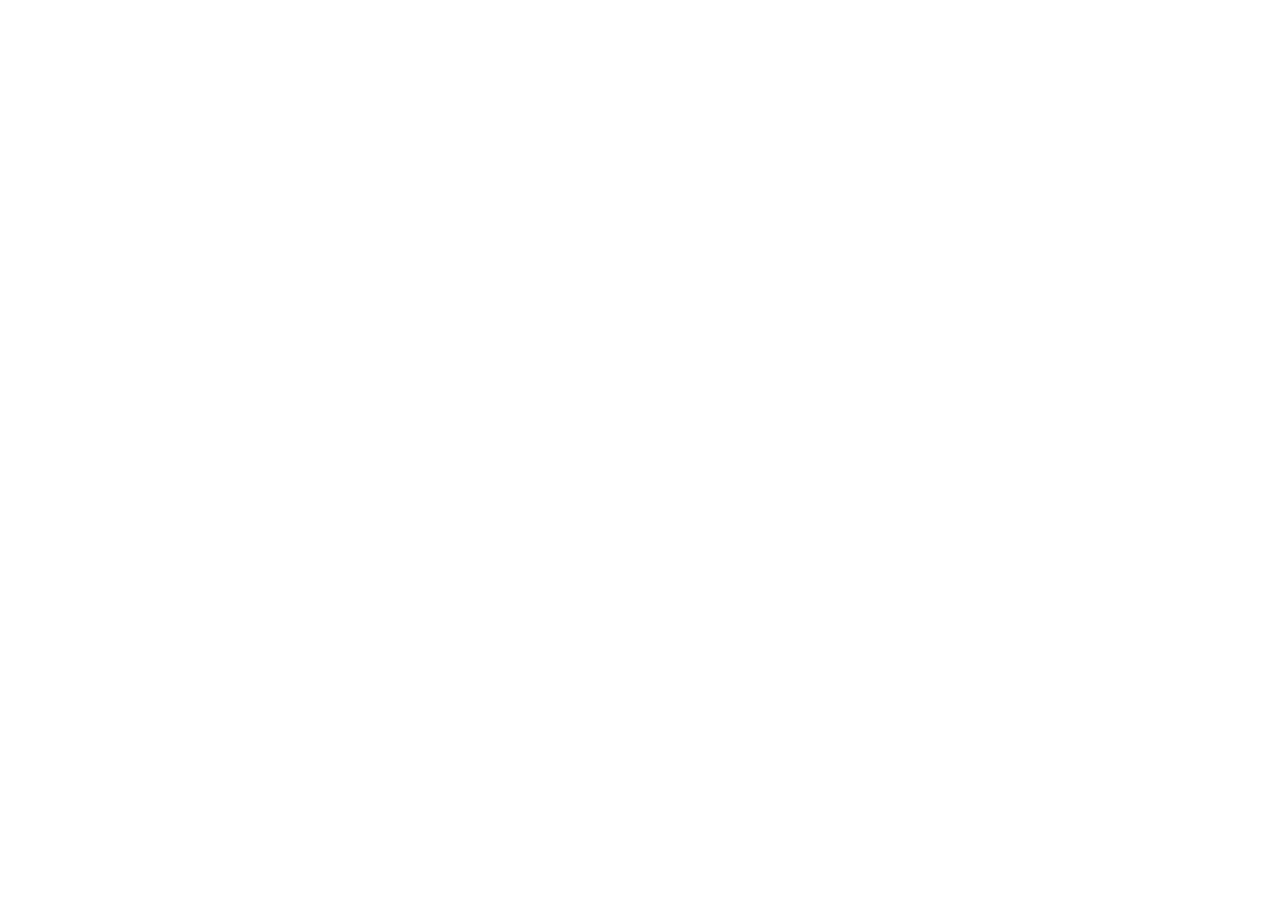
==== index.html @ 9a92dcd6 "first commit" ====
<!DOCTYPE html>
<html lang="en">
<head>
    <meta charset="UTF-8">
    <meta name="viewport" content="width=device-width, initial-scale=1.0">
    <title>friday</title>
</head>
<body>
    
</body>
</html>
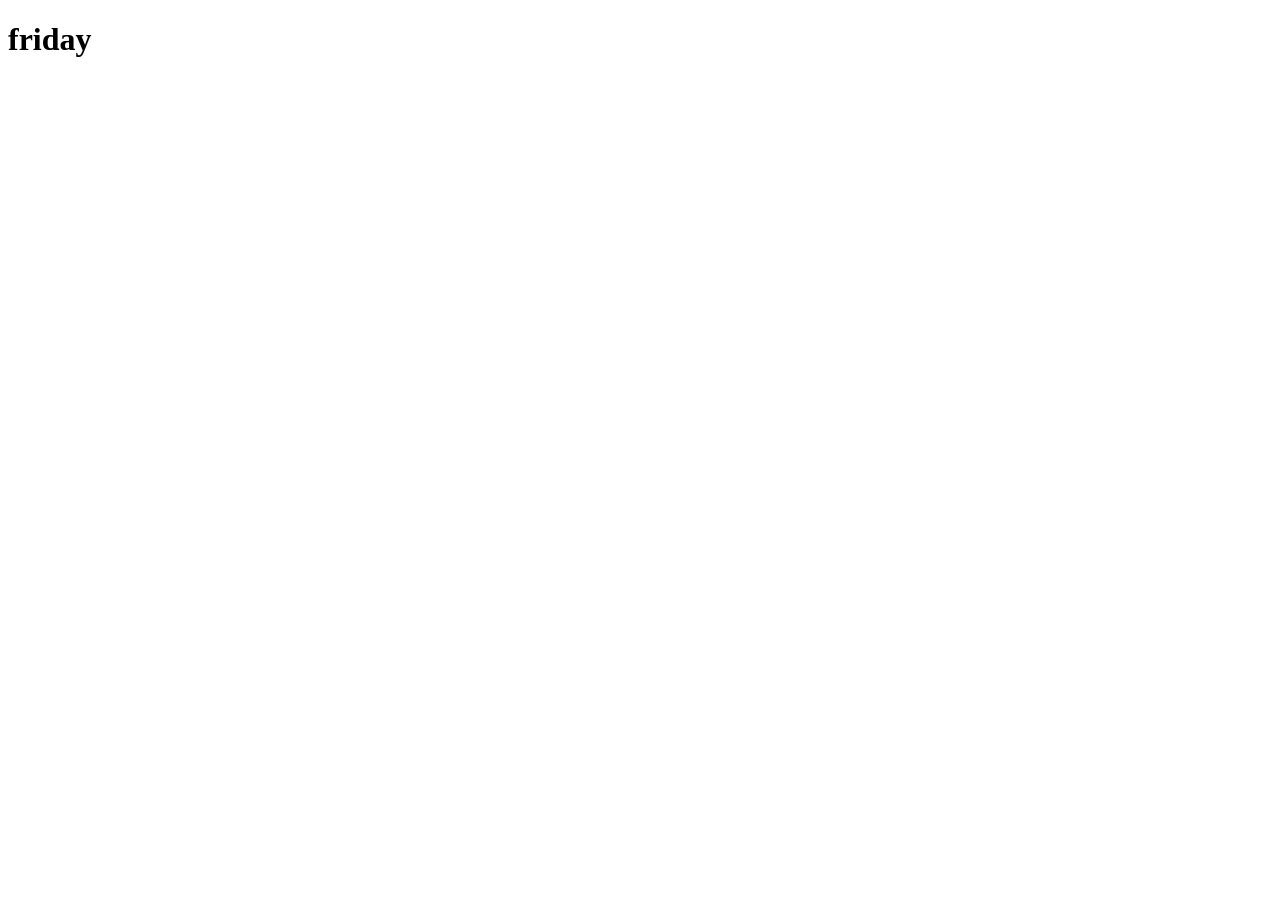
==== commit 50c56840: "Add main heading to index.html" ====
--- a/index.html
+++ b/index.html
@@ -6,6 +6,6 @@
     <title>friday</title>
 </head>
 <body>
-    
+    <h1>friday</h1>
 </body>
 </html>
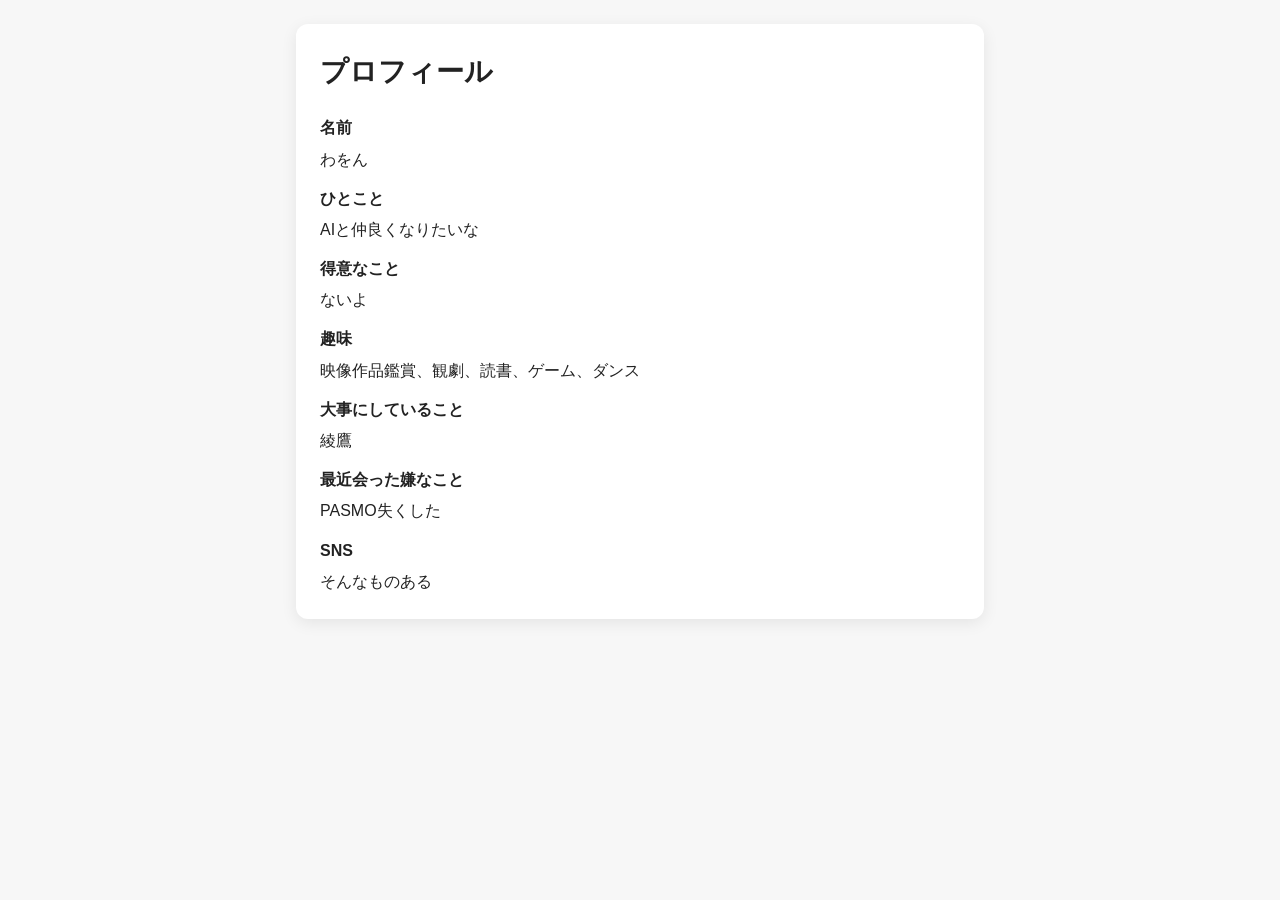
==== commit 2ef1fd50: "Update index.html to Japanese language and enhance styling with a new profile layout" ====
--- a/index.html
+++ b/index.html
@@ -1,11 +1,72 @@
 <!DOCTYPE html>
-<html lang="en">
+<html lang="ja">
 <head>
     <meta charset="UTF-8">
     <meta name="viewport" content="width=device-width, initial-scale=1.0">
     <title>friday</title>
+    <style>
+        body {
+            font-family: sans-serif;
+            line-height: 1.7;
+            margin: 0;
+            padding: 24px;
+            background: #f7f7f7;
+            color: #222;
+        }
+
+        .profile {
+            max-width: 640px;
+            margin: 0 auto;
+            padding: 24px;
+            background: #fff;
+            border-radius: 12px;
+            box-shadow: 0 4px 16px rgba(0, 0, 0, 0.08);
+        }
+
+        h1 {
+            margin-top: 0;
+            font-size: 28px;
+        }
+
+        dl {
+            margin: 0;
+        }
+
+        dt {
+            font-weight: 700;
+            margin-top: 12px;
+        }
+
+        dd {
+            margin: 4px 0 0;
+        }
+    </style>
 </head>
 <body>
-    <h1>friday</h1>
+    <main class="profile">
+        <h1>プロフィール</h1>
+        <dl>
+            <dt>名前</dt>
+            <dd>わをん</dd>
+
+            <dt>ひとこと</dt>
+            <dd>AIと仲良くなりたいな</dd>
+
+            <dt>得意なこと</dt>
+            <dd>ないよ</dd>
+
+            <dt>趣味</dt>
+            <dd>映像作品鑑賞、観劇、読書、ゲーム、ダンス</dd>
+
+            <dt>大事にしていること</dt>
+            <dd>綾鷹</dd>
+
+            <dt>最近会った嫌なこと</dt>
+            <dd>PASMO失くした</dd>
+
+            <dt>SNS</dt>
+            <dd>そんなものある</dd>
+        </dl>
+    </main>
 </body>
 </html>
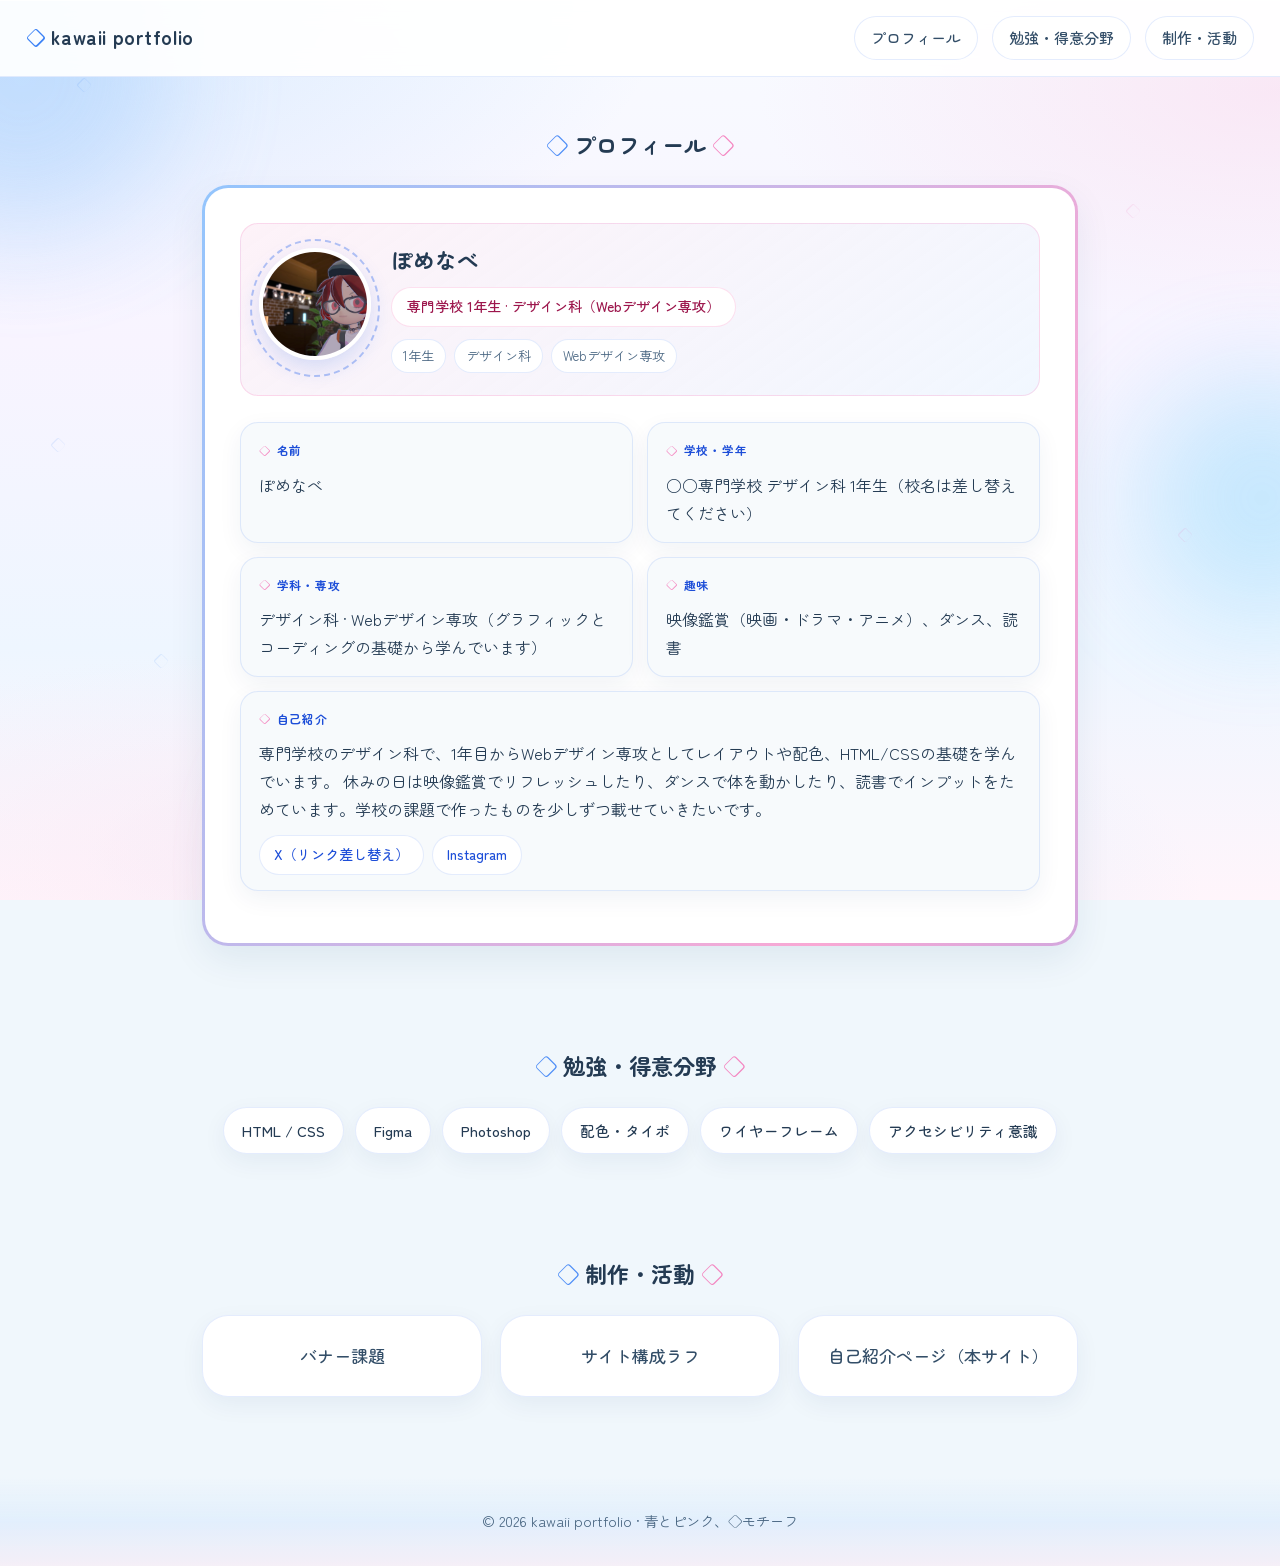
==== commit cbc23252: "プロフィール画像を追加し、index.htmlのスタイルを大幅に改善" ====
--- a/index.html
+++ b/index.html
@@ -1,72 +1,601 @@
 <!DOCTYPE html>
 <html lang="ja">
 <head>
-    <meta charset="UTF-8">
-    <meta name="viewport" content="width=device-width, initial-scale=1.0">
-    <title>friday</title>
-    <style>
-        body {
-            font-family: sans-serif;
-            line-height: 1.7;
-            margin: 0;
-            padding: 24px;
-            background: #f7f7f7;
-            color: #222;
-        }
-
-        .profile {
-            max-width: 640px;
-            margin: 0 auto;
-            padding: 24px;
-            background: #fff;
-            border-radius: 12px;
-            box-shadow: 0 4px 16px rgba(0, 0, 0, 0.08);
-        }
-
-        h1 {
-            margin-top: 0;
-            font-size: 28px;
-        }
-
-        dl {
-            margin: 0;
-        }
-
-        dt {
-            font-weight: 700;
-            margin-top: 12px;
-        }
-
-        dd {
-            margin: 4px 0 0;
-        }
-    </style>
+<meta charset="UTF-8">
+<meta name="viewport" content="width=device-width, initial-scale=1">
+<title>kawaii portfolio — 学生プロフィール</title>
+<link rel="preconnect" href="https://fonts.googleapis.com">
+<link rel="preconnect" href="https://fonts.gstatic.com" crossorigin>
+<link href="https://fonts.googleapis.com/css2?family=M+PLUS+Rounded+1c:wght@400;500;700&family=Zen+Maru+Gothic:wght@400;500;700&display=swap" rel="stylesheet">
+
+<style>
+:root {
+  --blue-950: #102a43;
+  --blue-900: #243b53;
+  --blue-700: #334e68;
+  --blue-600: #486581;
+  --blue-400: #62b3ed;
+  --blue-200: #bcccdc;
+  --blue-100: #d9e2ec;
+  --blue-50: #f0f7fc;
+  --surface: #ffffff;
+  --surface-muted: #f7fafc;
+  --text: #243b53;
+  --text-soft: #486581;
+  --border-soft: rgba(37, 99, 235, 0.12);
+  --border-pink: rgba(244, 114, 182, 0.22);
+  --pink-50: #fdf2f8;
+  --pink-100: #fce7f3;
+  --pink-400: #f472b6;
+  --header-bg: rgba(255, 255, 255, 0.92);
+  --shadow-soft: 0 14px 36px rgba(16, 58, 107, 0.08);
+  --shadow-card: 0 8px 24px rgba(16, 58, 107, 0.06);
+  --radius-cloud: 26px;
+}
+
+* {
+  box-sizing: border-box;
+}
+
+body {
+  margin: 0;
+  font-family: "Zen Maru Gothic", "M PLUS Rounded 1c", "Hiragino Maru Gothic ProN", sans-serif;
+  font-size: 17px;
+  line-height: 1.7;
+  color: var(--text);
+  min-height: 100vh;
+  background-color: var(--blue-50);
+  background-image:
+    radial-gradient(ellipse 100% 70% at 0% 0%, rgba(147, 197, 253, 0.32), transparent 52%),
+    radial-gradient(ellipse 85% 55% at 100% 10%, rgba(251, 207, 232, 0.42), transparent 48%),
+    radial-gradient(ellipse 70% 45% at 18% 95%, rgba(252, 231, 243, 0.55), transparent 50%),
+    radial-gradient(ellipse 80% 50% at 50% 100%, rgba(186, 230, 253, 0.4), transparent 55%),
+    linear-gradient(180deg, #f8fbff 0%, #f8f4ff 38%, #eef6ff 72%, #fff5fb 100%);
+  background-attachment: fixed;
+}
+
+/* 背景オーブ（青のみ・薄めで読みやすさ優先） */
+.bg-orbs {
+  position: fixed;
+  inset: 0;
+  pointer-events: none;
+  overflow: hidden;
+  z-index: 0;
+}
+
+.bg-orbs span {
+  position: absolute;
+  border-radius: 50%;
+  filter: blur(56px);
+  opacity: 0.38;
+  animation: orb-drift 22s ease-in-out infinite;
+}
+
+.bg-orbs span:nth-child(1) {
+  width: 300px;
+  height: 300px;
+  background: #93c5fd;
+  top: -8%;
+  left: -10%;
+}
+
+.bg-orbs span:nth-child(2) {
+  width: 240px;
+  height: 240px;
+  background: #7dd3fc;
+  top: 42%;
+  right: -8%;
+  animation-delay: -7s;
+}
+
+.bg-orbs span:nth-child(3) {
+  width: 280px;
+  height: 280px;
+  background: #fbcfe8;
+  bottom: -12%;
+  left: 22%;
+  animation-delay: -14s;
+}
+
+@keyframes orb-drift {
+  0%, 100% { transform: translate(0, 0) scale(1); }
+  33% { transform: translate(18px, -14px) scale(1.03); }
+  66% { transform: translate(-12px, 16px) scale(0.98); }
+}
+
+/* ちいさな星（装飾・低コントラスト） */
+.starfield {
+  position: fixed;
+  inset: 0;
+  pointer-events: none;
+  z-index: 0;
+  overflow: hidden;
+}
+
+.starfield i {
+  position: absolute;
+  font-style: normal;
+  color: rgba(59, 130, 246, 0.12);
+  font-size: clamp(11px, 1.9vw, 15px);
+  animation: star-twinkle 4s ease-in-out infinite;
+}
+
+.starfield i.alt-pink {
+  color: rgba(244, 114, 182, 0.14);
+}
+
+.starfield i:nth-child(odd) { animation-duration: 5.5s; }
+
+@keyframes star-twinkle {
+  0%, 100% { opacity: 0.35; transform: scale(1); }
+  50% { opacity: 0.85; transform: scale(1.08); }
+}
+
+.wrap {
+  position: relative;
+  z-index: 1;
+}
+
+/* ヘッダー */
+header {
+  background: var(--header-bg);
+  backdrop-filter: blur(12px);
+  -webkit-backdrop-filter: blur(12px);
+  padding: 16px 26px;
+  display: flex;
+  justify-content: space-between;
+  align-items: center;
+  flex-wrap: wrap;
+  gap: 12px;
+  border-bottom: 1px solid var(--border-soft);
+  box-shadow: 0 1px 0 rgba(255, 255, 255, 0.8) inset;
+}
+
+header h1 {
+  font-size: 1.2rem;
+  font-weight: 700;
+  margin: 0;
+  letter-spacing: 0.03em;
+  color: var(--blue-900);
+}
+
+header h1 .star-mark {
+  color: #3b82f6;
+  margin-right: 5px;
+}
+
+nav {
+  display: flex;
+  flex-wrap: wrap;
+  gap: 8px 14px;
+}
+
+nav a {
+  text-decoration: none;
+  color: var(--blue-700);
+  font-size: 0.94rem;
+  font-weight: 500;
+  padding: 8px 16px;
+  border-radius: 999px;
+  background: var(--surface);
+  border: 1px solid var(--border-soft);
+  transition: transform 0.3s cubic-bezier(0.34, 1.56, 0.64, 1), box-shadow 0.3s ease, color 0.2s ease;
+}
+
+nav a:hover {
+  transform: translateY(-2px);
+  color: var(--blue-900);
+  box-shadow: 0 6px 20px rgba(37, 99, 235, 0.1), 0 4px 16px rgba(244, 114, 182, 0.08);
+}
+
+/* セクション */
+section {
+  padding: 44px 22px 60px;
+  max-width: 920px;
+  margin: 0 auto;
+}
+
+#profile {
+  padding-top: 52px;
+}
+
+section > h2 {
+  font-size: 1.38rem;
+  text-align: center;
+  margin: 0 0 26px;
+  font-weight: 700;
+  color: var(--blue-900);
+  line-height: 1.4;
+}
+
+section > h2::before {
+  content: "◇ ";
+  color: #3b82f6;
+  font-weight: 400;
+  opacity: 0.9;
+}
+
+section > h2::after {
+  content: " ◇";
+  color: var(--pink-400);
+  font-weight: 400;
+  opacity: 0.85;
+}
+
+/* プロフィール：星フレーム＋中身は読みやすい実色 */
+.profile-dream {
+  position: relative;
+  padding: 3px;
+  border-radius: var(--radius-cloud);
+  background: linear-gradient(
+    120deg,
+    #93c5fd,
+    #f9a8d4,
+    #60a5fa,
+    #fbcfe8
+  );
+  background-size: 240% 240%;
+  animation: dream-border 14s ease infinite;
+  box-shadow: var(--shadow-soft);
+}
+
+@keyframes dream-border {
+  0%, 100% { background-position: 0% 40%; }
+  50% { background-position: 100% 60%; }
+}
+
+.profile-inner {
+  background: var(--surface);
+  border-radius: calc(var(--radius-cloud) - 3px);
+  padding: clamp(22px, 4vw, 34px);
+  overflow: hidden;
+  border: 1px solid rgba(255, 255, 255, 0.9);
+}
+
+.profile-top {
+  display: flex;
+  flex-wrap: wrap;
+  align-items: center;
+  gap: 20px;
+  margin-bottom: 26px;
+  padding: 18px 18px 22px;
+  border-radius: 18px;
+  background: linear-gradient(145deg, var(--pink-50), rgba(239, 246, 255, 0.85));
+  border: 1px solid var(--border-pink);
+}
+
+.profile-avatar-wrap {
+  position: relative;
+  flex-shrink: 0;
+}
+
+.profile-avatar-wrap img {
+  width: 112px;
+  height: 112px;
+  border-radius: 50%;
+  object-fit: cover;
+  border: 4px solid var(--surface);
+  box-shadow: 0 8px 22px rgba(37, 99, 235, 0.18);
+  animation: avatar-gentle 5s ease-in-out infinite;
+}
+
+@keyframes avatar-gentle {
+  0%, 100% { transform: rotate(-1.5deg) translateY(0); }
+  50% { transform: rotate(1.5deg) translateY(-5px); }
+}
+
+.profile-avatar-wrap .ring {
+  position: absolute;
+  inset: -9px;
+  border-radius: 50%;
+  border: 2px dashed rgba(37, 99, 235, 0.35);
+  animation: ring-spin 24s linear infinite;
+}
+
+@keyframes ring-spin {
+  to { transform: rotate(360deg); }
+}
+
+.profile-intro h3 {
+  margin: 0 0 8px;
+  font-size: 1.35rem;
+  font-weight: 700;
+  color: var(--blue-900);
+}
+
+.profile-intro .tagline {
+  display: inline-block;
+  margin: 0;
+  padding: 7px 15px;
+  border-radius: 999px;
+  font-size: 0.88rem;
+  font-weight: 500;
+  color: #9d174d;
+  background: var(--surface);
+  border: 1px solid var(--border-pink);
+  animation: tag-breathe 4s ease-in-out infinite;
+}
+
+@keyframes tag-breathe {
+  0%, 100% { transform: scale(1); }
+  50% { transform: scale(1.02); }
+}
+
+.profile-stats {
+  display: flex;
+  flex-wrap: wrap;
+  gap: 8px;
+  margin-top: 12px;
+}
+
+.profile-stats span {
+  font-size: 0.82rem;
+  padding: 5px 11px;
+  border-radius: 999px;
+  background: var(--surface);
+  border: 1px solid var(--border-soft);
+  color: var(--text-soft);
+}
+
+.profile-grid {
+  display: grid;
+  grid-template-columns: repeat(auto-fill, minmax(260px, 1fr));
+  gap: 14px;
+}
+
+.profile-card {
+  --delay: 0s;
+  background: var(--surface-muted);
+  border-radius: 18px;
+  padding: 17px 18px 15px;
+  border: 1px solid var(--border-soft);
+  box-shadow: var(--shadow-card);
+  animation: card-float 7s ease-in-out infinite;
+  animation-delay: var(--delay);
+  transition: transform 0.4s cubic-bezier(0.34, 1.56, 0.64, 1), box-shadow 0.4s ease;
+}
+
+.profile-card:hover {
+  transform: translateY(-5px);
+  box-shadow: 0 14px 28px rgba(37, 99, 235, 0.1);
+}
+
+@keyframes card-float {
+  0%, 100% { transform: translateY(0); }
+  50% { transform: translateY(-4px); }
+}
+
+.profile-card dt {
+  margin: 0 0 10px;
+  font-size: 0.74rem;
+  font-weight: 700;
+  letter-spacing: 0.06em;
+  color: #1d4ed8;
+  display: flex;
+  align-items: center;
+  gap: 6px;
+}
+
+.profile-card dt::before {
+  content: "◇";
+  font-size: 0.7rem;
+  opacity: 0.8;
+  color: var(--pink-400);
+}
+
+.profile-card dd {
+  margin: 0;
+  font-size: 1rem;
+  line-height: 1.75;
+  color: var(--text);
+}
+
+.profile-card.full-width {
+  grid-column: 1 / -1;
+}
+
+.profile-icons {
+  display: flex;
+  flex-wrap: wrap;
+  gap: 8px;
+  margin-top: 12px;
+}
+
+.profile-icons a {
+  font-size: 0.88rem;
+  font-weight: 500;
+  padding: 7px 14px;
+  border-radius: 999px;
+  text-decoration: none;
+  color: #1d4ed8;
+  background: var(--surface);
+  border: 1px solid var(--border-soft);
+  transition: transform 0.25s ease, background 0.25s ease;
+}
+
+.profile-icons a:hover {
+  transform: translateY(-2px);
+  background: linear-gradient(135deg, #eff6ff, #fdf2f8);
+}
+
+.skills {
+  display: flex;
+  flex-wrap: wrap;
+  gap: 11px;
+  justify-content: center;
+}
+
+.skill {
+  padding: 10px 18px;
+  border-radius: 999px;
+  font-size: 0.92rem;
+  font-weight: 500;
+  color: var(--blue-900);
+  background: var(--surface);
+  border: 1px solid var(--border-soft);
+  box-shadow: var(--shadow-card);
+  animation: skill-wobble 8s ease-in-out infinite;
+  transition: transform 0.35s cubic-bezier(0.34, 1.56, 0.64, 1);
+}
+
+.skill:nth-child(2n) { animation-delay: -2s; }
+.skill:nth-child(3n) { animation-delay: -4s; }
+
+.skill:hover {
+  transform: translateY(-4px);
+  border-color: rgba(244, 114, 182, 0.35);
+}
+
+@keyframes skill-wobble {
+  0%, 100% { transform: translateY(0); }
+  50% { transform: translateY(-3px); }
+}
+
+.works {
+  display: grid;
+  grid-template-columns: repeat(auto-fit, minmax(200px, 1fr));
+  gap: 18px;
+}
+
+.work {
+  background: var(--surface);
+  padding: 26px 20px;
+  border-radius: var(--radius-cloud);
+  text-align: center;
+  font-weight: 500;
+  color: var(--blue-700);
+  border: 1px solid var(--border-soft);
+  box-shadow: var(--shadow-card);
+  transition: transform 0.35s cubic-bezier(0.34, 1.56, 0.64, 1), box-shadow 0.35s ease;
+}
+
+.work:hover {
+  transform: translateY(-8px);
+  box-shadow: 0 14px 28px rgba(37, 99, 235, 0.09);
+}
+
+footer {
+  text-align: center;
+  padding: 32px 20px;
+  margin-top: 20px;
+  background: linear-gradient(180deg, transparent, rgba(191, 219, 254, 0.28), rgba(252, 231, 243, 0.45));
+  color: var(--text-soft);
+  font-size: 0.9rem;
+}
+
+</style>
 </head>
+
 <body>
-    <main class="profile">
-        <h1>プロフィール</h1>
-        <dl>
-            <dt>名前</dt>
-            <dd>わをん</dd>
-
-            <dt>ひとこと</dt>
-            <dd>AIと仲良くなりたいな</dd>
-
-            <dt>得意なこと</dt>
-            <dd>ないよ</dd>
-
-            <dt>趣味</dt>
-            <dd>映像作品鑑賞、観劇、読書、ゲーム、ダンス</dd>
-
-            <dt>大事にしていること</dt>
-            <dd>綾鷹</dd>
-
-            <dt>最近会った嫌なこと</dt>
-            <dd>PASMO失くした</dd>
-
-            <dt>SNS</dt>
-            <dd>そんなものある</dd>
-        </dl>
-    </main>
+
+<div class="bg-orbs" aria-hidden="true">
+  <span></span><span></span><span></span>
+</div>
+
+<div class="starfield" aria-hidden="true">
+  <i style="top:8%;left:6%">◇</i>
+  <i class="alt-pink" style="top:22%;left:88%">◇</i>
+  <i style="top:48%;left:4%">◇</i>
+  <i class="alt-pink" style="top:58%;left:92%">◇</i>
+  <i style="top:72%;left:12%">◇</i>
+  <i class="alt-pink" style="top:88%;left:78%">◇</i>
+  <i style="top:35%;left:42%">◇</i>
+  <i class="alt-pink" style="top:65%;left:55%">◇</i>
+</div>
+
+<div class="wrap">
+
+<header>
+  <h1><span class="star-mark" aria-hidden="true">◇</span>kawaii portfolio</h1>
+  <nav>
+    <a href="#profile">プロフィール</a>
+    <a href="#skills">勉強・得意分野</a>
+    <a href="#works">制作・活動</a>
+  </nav>
+</header>
+
+<section id="profile">
+  <h2>プロフィール</h2>
+
+  <div class="profile-dream">
+    <div class="profile-inner">
+      <div class="profile-top">
+        <div class="profile-avatar-wrap">
+          <span class="ring" aria-hidden="true"></span>
+          <img src="profile.png" alt="プロフィール写真">
+        </div>
+        <div class="profile-intro">
+          <h3>ぽめなべ</h3>
+          <p class="tagline">専門学校 1年生 · デザイン科（Webデザイン専攻）</p>
+          <div class="profile-stats">
+            <span>1年生</span>
+            <span>デザイン科</span>
+            <span>Webデザイン専攻</span>
+          </div>
+        </div>
+      </div>
+
+      <dl class="profile-grid">
+        <div class="profile-card" style="--delay: 0s">
+          <dt>名前</dt>
+          <dd>ぽめなべ</dd>
+        </div>
+        <div class="profile-card" style="--delay: 0.4s">
+          <dt>学校・学年</dt>
+          <dd>○○専門学校 デザイン科 1年生（校名は差し替えてください）</dd>
+        </div>
+        <div class="profile-card" style="--delay: 0.8s">
+          <dt>学科・専攻</dt>
+          <dd>デザイン科 · Webデザイン専攻（グラフィックとコーディングの基礎から学んでいます）</dd>
+        </div>
+        <div class="profile-card" style="--delay: 1.2s">
+          <dt>趣味</dt>
+          <dd>映像鑑賞（映画・ドラマ・アニメ）、ダンス、読書</dd>
+        </div>
+        <div class="profile-card full-width" style="--delay: 1.6s">
+          <dt>自己紹介</dt>
+          <dd>
+            専門学校のデザイン科で、1年目からWebデザイン専攻としてレイアウトや配色、HTML/CSSの基礎を学んでいます。
+            休みの日は映像鑑賞でリフレッシュしたり、ダンスで体を動かしたり、読書でインプットをためています。学校の課題で作ったものを少しずつ載せていきたいです。
+          </dd>
+          <div class="profile-icons">
+            <a href="#">X（リンク差し替え）</a>
+            <a href="#">Instagram</a>
+          </div>
+        </div>
+      </dl>
+    </div>
+  </div>
+</section>
+
+<section id="skills">
+  <h2>勉強・得意分野</h2>
+
+  <div class="skills">
+    <div class="skill">HTML / CSS</div>
+    <div class="skill">Figma</div>
+    <div class="skill">Photoshop</div>
+    <div class="skill">配色・タイポ</div>
+    <div class="skill">ワイヤーフレーム</div>
+    <div class="skill">アクセシビリティ意識</div>
+  </div>
+</section>
+
+<section id="works">
+  <h2>制作・活動</h2>
+
+  <div class="works">
+    <div class="work">バナー課題</div>
+    <div class="work">サイト構成ラフ</div>
+    <div class="work">自己紹介ページ（本サイト）</div>
+  </div>
+</section>
+
+<footer>
+  © 2026 kawaii portfolio · 青とピンク、◇モチーフ
+</footer>
+
+</div>
+
 </body>
-</html>+</html>
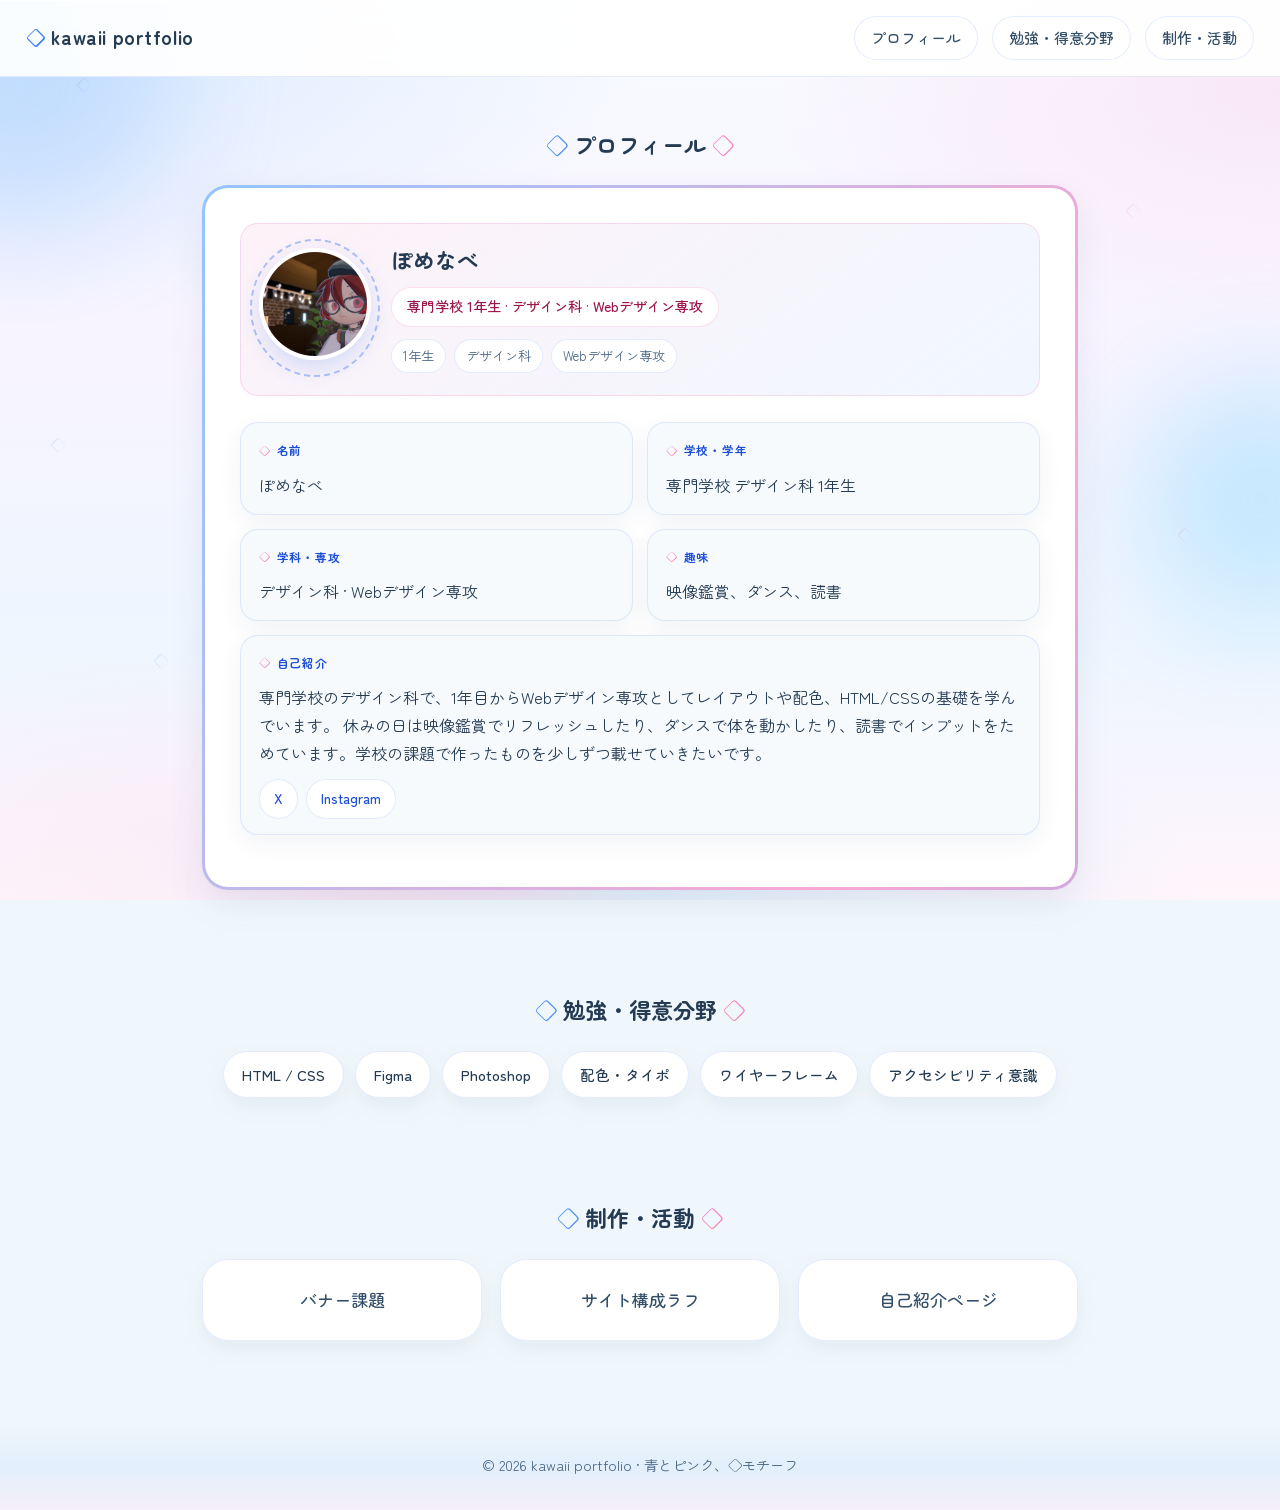
==== commit 1cabed06: "index.htmlのプロフィール情報を整理し、表現を簡潔に修正" ====
--- a/index.html
+++ b/index.html
@@ -526,7 +526,7 @@
         </div>
         <div class="profile-intro">
           <h3>ぽめなべ</h3>
-          <p class="tagline">専門学校 1年生 · デザイン科（Webデザイン専攻）</p>
+          <p class="tagline">専門学校 1年生 · デザイン科 · Webデザイン専攻</p>
           <div class="profile-stats">
             <span>1年生</span>
             <span>デザイン科</span>
@@ -542,15 +542,15 @@
         </div>
         <div class="profile-card" style="--delay: 0.4s">
           <dt>学校・学年</dt>
-          <dd>○○専門学校 デザイン科 1年生（校名は差し替えてください）</dd>
+          <dd>専門学校 デザイン科 1年生</dd>
         </div>
         <div class="profile-card" style="--delay: 0.8s">
           <dt>学科・専攻</dt>
-          <dd>デザイン科 · Webデザイン専攻（グラフィックとコーディングの基礎から学んでいます）</dd>
+          <dd>デザイン科 · Webデザイン専攻</dd>
         </div>
         <div class="profile-card" style="--delay: 1.2s">
           <dt>趣味</dt>
-          <dd>映像鑑賞（映画・ドラマ・アニメ）、ダンス、読書</dd>
+          <dd>映像鑑賞、ダンス、読書</dd>
         </div>
         <div class="profile-card full-width" style="--delay: 1.6s">
           <dt>自己紹介</dt>
@@ -559,7 +559,7 @@
             休みの日は映像鑑賞でリフレッシュしたり、ダンスで体を動かしたり、読書でインプットをためています。学校の課題で作ったものを少しずつ載せていきたいです。
           </dd>
           <div class="profile-icons">
-            <a href="#">X（リンク差し替え）</a>
+            <a href="#">X</a>
             <a href="#">Instagram</a>
           </div>
         </div>
@@ -587,7 +587,7 @@
   <div class="works">
     <div class="work">バナー課題</div>
     <div class="work">サイト構成ラフ</div>
-    <div class="work">自己紹介ページ（本サイト）</div>
+    <div class="work">自己紹介ページ</div>
   </div>
 </section>
 
